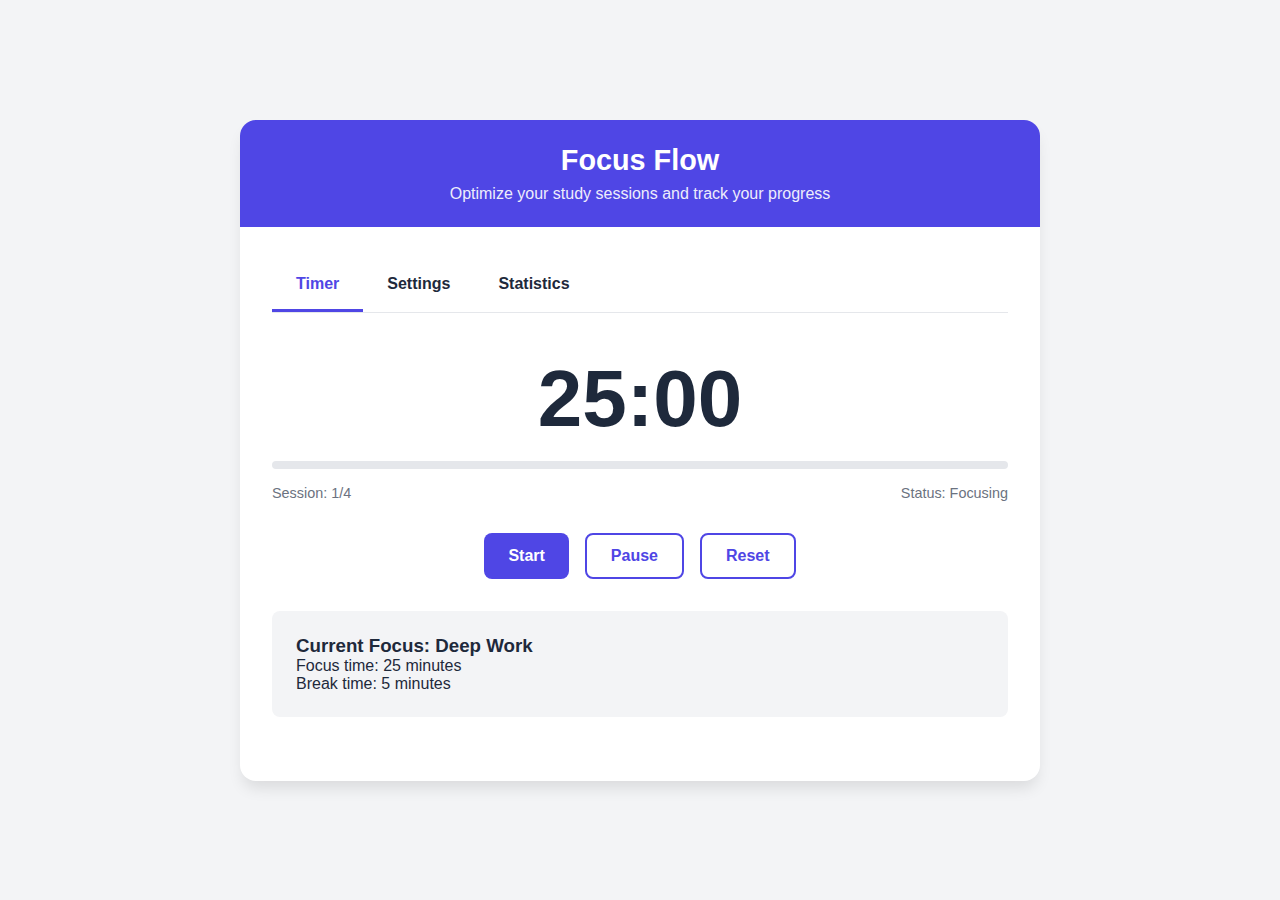
==== timer/timer.html @ 6ca4e1e3 "timer added" ====
<!DOCTYPE html>
<html lang="en">
<head>
  <meta charset="UTF-8">
  <meta name="viewport" content="width=device-width, initial-scale=1.0">
  <title>Focus Flow - Study Timer</title>
  <link rel="stylesheet" href="timer_styles.css">
</head>
<body>
  <div class="container">
    <header>
      <h1>Focus Flow</h1>
      <p>Optimize your study sessions and track your progress</p>
    </header>
    
    <div class="main-content">
      <div class="tab-container">
        <div class="tabs">
          <div class="tab active" data-tab="timer">Timer</div>
          <div class="tab" data-tab="settings">Settings</div>
          <div class="tab" data-tab="stats">Statistics</div>
        </div>
        
        <div class="tab-content">
          <div class="tab-pane active" id="timer">
            <div class="timer-display" id="timerDisplay">25:00</div>
            
            <div class="progress-container">
              <div class="progress-bar" id="progressBar"></div>
            </div>
            
            <div class="stats">
              <div>Session: <span id="currentSession">1/4</span></div>
              <div>Status: <span id="sessionStatus">Ready</span></div>
            </div>
            
            <div class="controls">
              <button id="startBtn" class="btn-primary">Start</button>
              <button id="pauseBtn" class="btn-secondary" disabled>Pause</button>
              <button id="resetBtn" class="btn-secondary" disabled>Reset</button>
            </div>
            
            <div class="session-summary">
              <h3>Current Focus: <span id="currentFocus">Deep Work</span></h3>
              <p>Focus time: <span id="focusTime">25</span> minutes</p>
              <p>Break time: <span id="breakTime">5</span> minutes</p>
            </div>
          </div>
          
          <div class="tab-pane" id="settings">
            <div class="session-setup">
              <div class="form-group">
                <label for="focusName">Focus Name</label>
                <input type="text" id="focusName" placeholder="E.g., Deep Work, Reading, Problem Solving" value="Deep Work">
              </div>
              
              <div class="form-group">
                <label for="focusDuration">Focus Duration (minutes)</label>
                <select id="focusDuration">
                  <option value="15">15 minutes</option>
                  <option value="25" selected>25 minutes</option>
                  <option value="30">30 minutes</option>
                  <option value="45">45 minutes</option>
                  <option value="60">60 minutes</option>
                  <option value="90">90 minutes</option>
                </select>
              </div>
              
              <div class="form-group">
                <label for="breakDuration">Break Duration (minutes)</label>
                <select id="breakDuration">
                  <option value="5" selected>5 minutes</option>
                  <option value="10">10 minutes</option>
                  <option value="15">15 minutes</option>
                  <option value="20">20 minutes</option>
                </select>
              </div>
              
              <div class="form-group">
                <label for="sessionsCount">Number of Sessions</label>
                <select id="sessionsCount">
                  <option value="1">1 session</option>
                  <option value="2">2 sessions</option>
                  <option value="3">3 sessions</option>
                  <option value="4" selected>4 sessions</option>
                  <option value="6">6 sessions</option>
                  <option value="8">8 sessions</option>
                </select>
              </div>
              
              <button id="saveSettings" class="btn-primary">Save Settings</button>
            </div>
          </div>
          
          <div class="tab-pane" id="stats">
            <h3>Study Statistics</h3>
            <p>Total focus time today: <strong><span id="todayFocusTime">0</span> minutes</strong></p>
            <p>Total sessions completed: <strong><span id="totalSessions">0</span></strong></p>
            
            <div class="session-history">
              <h4>Recent Sessions</h4>
              <div id="historyContainer">
                <div class="history-item">
                  <div>No sessions recorded yet</div>
                </div>
              </div>
            </div>
          </div>
        </div>
      </div>
    </div>
  </div>

  <script src="timer_app.js"></script>
</body>
</html>
---- timer/timer_styles.css ----
:root {
    --primary: #4f46e5;
    --primary-light: #6366f1;
    --secondary: #f97316;
    --light: #f3f4f6;
    --dark: #1e293b;
    --success: #10b981;
    --danger: #ef4444;
  }
  
  * {
    margin: 0;
    padding: 0;
    box-sizing: border-box;
    font-family: 'Inter', -apple-system, BlinkMacSystemFont, 'Segoe UI', Roboto, sans-serif;
  }
  
  body {
    background-color: var(--light);
    color: var(--dark);
    min-height: 100vh;
    display: flex;
    flex-direction: column;
    align-items: center;
    justify-content: center;
    padding: 2rem;
  }
  
  .container {
    width: 100%;
    max-width: 800px;
    background-color: white;
    border-radius: 1rem;
    box-shadow: 0 10px 15px -3px rgba(0, 0, 0, 0.1);
    overflow: hidden;
  }
  
  header {
    background-color: var(--primary);
    color: white;
    padding: 1.5rem;
    text-align: center;
  }
  
  header h1 {
    font-size: 1.8rem;
    margin-bottom: 0.5rem;
  }
  
  header p {
    opacity: 0.9;
    font-size: 1rem;
  }
  
  .main-content {
    padding: 2rem;
  }
  
  .timer-display {
    font-size: 5rem;
    font-weight: bold;
    text-align: center;
    margin: 1rem 0;
    font-variant-numeric: tabular-nums;
  }
  
  .controls {
    display: flex;
    justify-content: center;
    gap: 1rem;
    margin: 2rem 0;
  }
  
  button {
    padding: 0.75rem 1.5rem;
    border: none;
    border-radius: 0.5rem;
    font-size: 1rem;
    font-weight: 600;
    cursor: pointer;
    transition: all 0.2s ease;
  }
  
  .btn-primary {
    background-color: var(--primary);
    color: white;
  }
  
  .btn-primary:hover {
    background-color: var(--primary-light);
  }
  
  .btn-secondary {
    background-color: white;
    color: var(--primary);
    border: 2px solid var(--primary);
  }
  
  .btn-secondary:hover {
    background-color: var(--light);
  }
  
  .btn-danger {
    background-color: var(--danger);
    color: white;
  }
  
  .btn-success {
    background-color: var(--success);
    color: white;
  }
  
  .session-setup {
    display: flex;
    flex-direction: column;
    gap: 1.5rem;
    margin: 2rem 0;
  }
  
  .form-group {
    display: flex;
    flex-direction: column;
    gap: 0.5rem;
  }
  
  label {
    font-weight: bold;
    font-size: 0.9rem;
  }
  
  input, select {
    padding: 0.75rem;
    border: 1px solid #d1d5db;
    border-radius: 0.5rem;
    font-size: 1rem;
  }
  
  .session-summary {
    background-color: var(--light);
    padding: 1.5rem;
    border-radius: 0.5rem;
    margin-top: 2rem;
  }
  
  .progress-container {
    height: 8px;
    width: 100%;
    background-color: #e5e7eb;
    border-radius: 4px;
    margin: 1rem 0;
  }
  
  .progress-bar {
    height: 100%;
    border-radius: 4px;
    background-color: var(--secondary);
    width: 0%;
    transition: width 1s linear;
  }
  
  .stats {
    display: flex;
    justify-content: space-between;
    font-size: 0.9rem;
    color: #6b7280;
  }
  
  .tab-container {
    margin-bottom: 2rem;
  }
  
  .tabs {
    display: flex;
    border-bottom: 1px solid #e5e7eb;
  }
  
  .tab {
    padding: 1rem 1.5rem;
    cursor: pointer;
    font-weight: 600;
    border-bottom: 3px solid transparent;
  }
  
  .tab.active {
    color: var(--primary);
    border-bottom: 3px solid var(--primary);
  }
  
  .tab-content {
    padding-top: 1.5rem;
  }
  
  .tab-pane {
    display: none;
  }
  
  .tab-pane.active {
    display: block;
  }
  
  .session-history {
    margin-top: 1.5rem;
  }
  
  .history-item {
    display: flex;
    justify-content: space-between;
    padding: 1rem;
    border-bottom: 1px solid #e5e7eb;
  }
  
  .history-item:last-child {
    border-bottom: none;
  }
  
  @media (max-width: 640px) {
    .timer-display {
      font-size: 3.5rem;
    }
    
    .controls {
      flex-direction: column;
    }
    
    button {
      width: 100%;
    }
  }
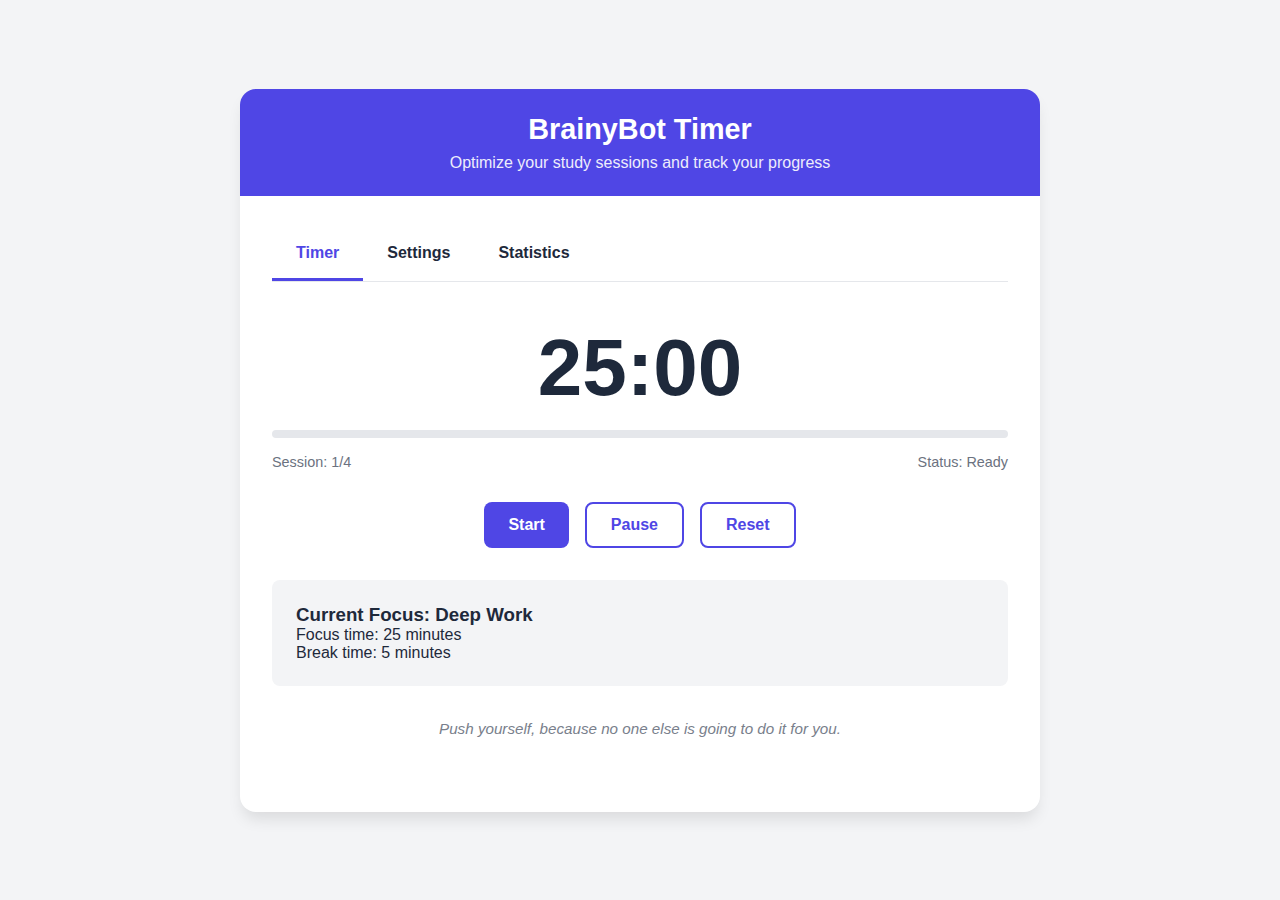
==== commit 1dbd9d58: "timer added" ====
--- a/timer/timer.html
+++ b/timer/timer.html
@@ -7,109 +7,114 @@
   <link rel="stylesheet" href="timer_styles.css">
 </head>
 <body>
-  <div class="container">
-    <header>
-      <h1>Focus Flow</h1>
-      <p>Optimize your study sessions and track your progress</p>
-    </header>
-    
-    <div class="main-content">
-      <div class="tab-container">
-        <div class="tabs">
-          <div class="tab active" data-tab="timer">Timer</div>
-          <div class="tab" data-tab="settings">Settings</div>
-          <div class="tab" data-tab="stats">Statistics</div>
-        </div>
-        
-        <div class="tab-content">
-          <div class="tab-pane active" id="timer">
-            <div class="timer-display" id="timerDisplay">25:00</div>
-            
-            <div class="progress-container">
-              <div class="progress-bar" id="progressBar"></div>
-            </div>
-            
-            <div class="stats">
-              <div>Session: <span id="currentSession">1/4</span></div>
-              <div>Status: <span id="sessionStatus">Ready</span></div>
-            </div>
-            
-            <div class="controls">
-              <button id="startBtn" class="btn-primary">Start</button>
-              <button id="pauseBtn" class="btn-secondary" disabled>Pause</button>
-              <button id="resetBtn" class="btn-secondary" disabled>Reset</button>
-            </div>
-            
-            <div class="session-summary">
-              <h3>Current Focus: <span id="currentFocus">Deep Work</span></h3>
-              <p>Focus time: <span id="focusTime">25</span> minutes</p>
-              <p>Break time: <span id="breakTime">5</span> minutes</p>
-            </div>
-          </div>
-          
-          <div class="tab-pane" id="settings">
-            <div class="session-setup">
-              <div class="form-group">
-                <label for="focusName">Focus Name</label>
-                <input type="text" id="focusName" placeholder="E.g., Deep Work, Reading, Problem Solving" value="Deep Work">
+    <body>
+        <div class="container">
+          <header>
+            <h1>BrainyBot Timer</h1>
+            <p>Optimize your study sessions and track your progress</p>
+          </header>
+      
+          <div class="main-content">
+            <div class="tab-container">
+              <div class="tabs">
+                <div class="tab active" data-tab="timer">Timer</div>
+                <div class="tab" data-tab="settings">Settings</div>
+                <div class="tab" data-tab="stats">Statistics</div>
               </div>
-              
-              <div class="form-group">
-                <label for="focusDuration">Focus Duration (minutes)</label>
-                <select id="focusDuration">
-                  <option value="15">15 minutes</option>
-                  <option value="25" selected>25 minutes</option>
-                  <option value="30">30 minutes</option>
-                  <option value="45">45 minutes</option>
-                  <option value="60">60 minutes</option>
-                  <option value="90">90 minutes</option>
-                </select>
-              </div>
-              
-              <div class="form-group">
-                <label for="breakDuration">Break Duration (minutes)</label>
-                <select id="breakDuration">
-                  <option value="5" selected>5 minutes</option>
-                  <option value="10">10 minutes</option>
-                  <option value="15">15 minutes</option>
-                  <option value="20">20 minutes</option>
-                </select>
-              </div>
-              
-              <div class="form-group">
-                <label for="sessionsCount">Number of Sessions</label>
-                <select id="sessionsCount">
-                  <option value="1">1 session</option>
-                  <option value="2">2 sessions</option>
-                  <option value="3">3 sessions</option>
-                  <option value="4" selected>4 sessions</option>
-                  <option value="6">6 sessions</option>
-                  <option value="8">8 sessions</option>
-                </select>
-              </div>
-              
-              <button id="saveSettings" class="btn-primary">Save Settings</button>
-            </div>
-          </div>
-          
-          <div class="tab-pane" id="stats">
-            <h3>Study Statistics</h3>
-            <p>Total focus time today: <strong><span id="todayFocusTime">0</span> minutes</strong></p>
-            <p>Total sessions completed: <strong><span id="totalSessions">0</span></strong></p>
-            
-            <div class="session-history">
-              <h4>Recent Sessions</h4>
-              <div id="historyContainer">
-                <div class="history-item">
-                  <div>No sessions recorded yet</div>
+      
+              <div class="tab-content">
+                <div class="tab-pane active" id="timer">
+                  <div class="timer-display" id="timerDisplay">25:00</div>
+      
+                  <div class="progress-container">
+                    <div class="progress-bar" id="progressBar"></div>
+                  </div>
+      
+                  <div class="stats">
+                    <div>Session: <span id="currentSession">1/4</span></div>
+                    <div>Status: <span id="sessionStatus">Ready</span></div>
+                  </div>
+      
+                  <div class="controls">
+                    <button id="startBtn" class="btn-primary">Start</button>
+                    <button id="pauseBtn" class="btn-secondary" disabled>Pause</button>
+                    <button id="resetBtn" class="btn-secondary" disabled>Reset</button>
+                  </div>
+      
+                  <div class="session-summary">
+                    <h3>Current Focus: <span id="currentFocus">Deep Work</span></h3>
+                    <p>Focus time: <span id="focusTime">25</span> minutes</p>
+                    <p>Break time: <span id="breakTime">5</span> minutes</p>
+                  </div>
+      
+                  <div class="quote-display" id="motivationalQuote">
+                    Loading quote...
+                  </div>
+                  </div>
+      
+                <div class="tab-pane" id="settings">
+                  <div class="session-setup">
+                    <div class="form-group">
+                      <label for="focusName">Focus Name</label>
+                      <input type="text" id="focusName" placeholder="E.g., Deep Work, Reading, Problem Solving" value="Deep Work">
+                    </div>
+      
+                    <div class="form-group">
+                      <label for="focusDuration">Focus Duration (minutes)</label>
+                      <select id="focusDuration">
+                        <option value="15">15 minutes</option>
+                        <option value="25" selected>25 minutes</option>
+                        <option value="30">30 minutes</option>
+                        <option value="45">45 minutes</option>
+                        <option value="60">60 minutes</option>
+                        <option value="90">90 minutes</option>
+                      </select>
+                    </div>
+      
+                    <div class="form-group">
+                      <label for="breakDuration">Break Duration (minutes)</label>
+                      <select id="breakDuration">
+                        <option value="5" selected>5 minutes</option>
+                        <option value="10">10 minutes</option>
+                        <option value="15">15 minutes</option>
+                        <option value="20">20 minutes</option>
+                      </select>
+                    </div>
+      
+                    <div class="form-group">
+                      <label for="sessionsCount">Number of Sessions</label>
+                      <select id="sessionsCount">
+                        <option value="1">1 session</option>
+                        <option value="2">2 sessions</option>
+                        <option value="3">3 sessions</option>
+                        <option value="4" selected>4 sessions</option>
+                        <option value="6">6 sessions</option>
+                        <option value="8">8 sessions</option>
+                      </select>
+                    </div>
+      
+                    <button id="saveSettings" class="btn-primary">Save Settings</button>
+                  </div>
+                </div>
+      
+                <div class="tab-pane" id="stats">
+                  <h3>Study Statistics</h3>
+                  <p>Total focus time today: <strong><span id="todayFocusTime">0</span> minutes</strong></p>
+                  <p>Total sessions completed: <strong><span id="totalSessions">0</span></strong></p>
+      
+                  <div class="session-history">
+                    <h4>Recent Sessions</h4>
+                    <div id="historyContainer">
+                      <div class="history-item">
+                        <div>No sessions recorded yet</div>
+                      </div>
+                    </div>
+                  </div>
                 </div>
               </div>
             </div>
           </div>
         </div>
-      </div>
-    </div>
-  </div>
 
   <script src="timer_app.js"></script>
 </body>
--- a/timer/timer_styles.css
+++ b/timer/timer_styles.css
@@ -1,228 +1,249 @@
-:root {
-    --primary: #4f46e5;
-    --primary-light: #6366f1;
-    --secondary: #f97316;
-    --light: #f3f4f6;
-    --dark: #1e293b;
-    --success: #10b981;
-    --danger: #ef4444;
-  }
-  
-  * {
-    margin: 0;
-    padding: 0;
-    box-sizing: border-box;
-    font-family: 'Inter', -apple-system, BlinkMacSystemFont, 'Segoe UI', Roboto, sans-serif;
-  }
-  
-  body {
-    background-color: var(--light);
-    color: var(--dark);
-    min-height: 100vh;
-    display: flex;
-    flex-direction: column;
-    align-items: center;
-    justify-content: center;
-    padding: 2rem;
-  }
-  
-  .container {
-    width: 100%;
-    max-width: 800px;
-    background-color: white;
-    border-radius: 1rem;
-    box-shadow: 0 10px 15px -3px rgba(0, 0, 0, 0.1);
-    overflow: hidden;
-  }
-  
-  header {
-    background-color: var(--primary);
-    color: white;
-    padding: 1.5rem;
-    text-align: center;
-  }
-  
-  header h1 {
-    font-size: 1.8rem;
-    margin-bottom: 0.5rem;
-  }
-  
-  header p {
-    opacity: 0.9;
-    font-size: 1rem;
-  }
-  
-  .main-content {
-    padding: 2rem;
-  }
-  
-  .timer-display {
-    font-size: 5rem;
-    font-weight: bold;
-    text-align: center;
-    margin: 1rem 0;
-    font-variant-numeric: tabular-nums;
-  }
-  
-  .controls {
-    display: flex;
-    justify-content: center;
-    gap: 1rem;
-    margin: 2rem 0;
-  }
-  
-  button {
-    padding: 0.75rem 1.5rem;
-    border: none;
-    border-radius: 0.5rem;
-    font-size: 1rem;
-    font-weight: 600;
-    cursor: pointer;
-    transition: all 0.2s ease;
-  }
-  
-  .btn-primary {
-    background-color: var(--primary);
-    color: white;
-  }
-  
-  .btn-primary:hover {
-    background-color: var(--primary-light);
-  }
-  
-  .btn-secondary {
-    background-color: white;
-    color: var(--primary);
-    border: 2px solid var(--primary);
-  }
-  
-  .btn-secondary:hover {
-    background-color: var(--light);
-  }
-  
-  .btn-danger {
-    background-color: var(--danger);
-    color: white;
-  }
-  
-  .btn-success {
-    background-color: var(--success);
-    color: white;
-  }
-  
-  .session-setup {
-    display: flex;
-    flex-direction: column;
-    gap: 1.5rem;
-    margin: 2rem 0;
-  }
-  
-  .form-group {
-    display: flex;
-    flex-direction: column;
-    gap: 0.5rem;
-  }
-  
-  label {
-    font-weight: bold;
-    font-size: 0.9rem;
-  }
-  
-  input, select {
-    padding: 0.75rem;
-    border: 1px solid #d1d5db;
-    border-radius: 0.5rem;
-    font-size: 1rem;
-  }
-  
-  .session-summary {
-    background-color: var(--light);
-    padding: 1.5rem;
-    border-radius: 0.5rem;
-    margin-top: 2rem;
-  }
-  
-  .progress-container {
-    height: 8px;
-    width: 100%;
-    background-color: #e5e7eb;
-    border-radius: 4px;
-    margin: 1rem 0;
-  }
-  
-  .progress-bar {
-    height: 100%;
-    border-radius: 4px;
-    background-color: var(--secondary);
-    width: 0%;
-    transition: width 1s linear;
-  }
-  
-  .stats {
-    display: flex;
-    justify-content: space-between;
-    font-size: 0.9rem;
-    color: #6b7280;
-  }
-  
-  .tab-container {
-    margin-bottom: 2rem;
-  }
-  
-  .tabs {
-    display: flex;
-    border-bottom: 1px solid #e5e7eb;
-  }
-  
-  .tab {
-    padding: 1rem 1.5rem;
-    cursor: pointer;
-    font-weight: 600;
-    border-bottom: 3px solid transparent;
-  }
-  
-  .tab.active {
-    color: var(--primary);
-    border-bottom: 3px solid var(--primary);
-  }
-  
-  .tab-content {
-    padding-top: 1.5rem;
-  }
-  
-  .tab-pane {
-    display: none;
-  }
-  
-  .tab-pane.active {
-    display: block;
-  }
-  
-  .session-history {
-    margin-top: 1.5rem;
-  }
-  
-  .history-item {
-    display: flex;
-    justify-content: space-between;
-    padding: 1rem;
-    border-bottom: 1px solid #e5e7eb;
-  }
-  
-  .history-item:last-child {
-    border-bottom: none;
-  }
-  
-  @media (max-width: 640px) {
+
+    :root {
+      --primary: #4f46e5;
+      --primary-light: #6366f1;
+      --secondary: #f97316;
+      --light: #f3f4f6;
+      --dark: #1e293b;
+      --success: #10b981;
+      --danger: #ef4444;
+    }
+
+    * {
+      margin: 0;
+      padding: 0;
+      box-sizing: border-box;
+      font-family: 'Inter', -apple-system, BlinkMacSystemFont, 'Segoe UI', Roboto, sans-serif;
+    }
+
+    body {
+      background-color: var(--light);
+      color: var(--dark);
+      min-height: 100vh;
+      display: flex;
+      flex-direction: column;
+      align-items: center;
+      justify-content: center;
+      padding: 2rem;
+    }
+
+    .container {
+      width: 100%;
+      max-width: 800px;
+      background-color: white;
+      border-radius: 1rem;
+      box-shadow: 0 10px 15px -3px rgba(0, 0, 0, 0.1);
+      overflow: hidden;
+    }
+
+    header {
+      background-color: var(--primary);
+      color: white;
+      padding: 1.5rem;
+      text-align: center;
+    }
+
+    header h1 {
+      font-size: 1.8rem;
+      margin-bottom: 0.5rem;
+    }
+
+    header p {
+      opacity: 0.9;
+      font-size: 1rem;
+    }
+
+    .main-content {
+      padding: 2rem;
+    }
+
     .timer-display {
-      font-size: 3.5rem;
-    }
-    
+      font-size: 5rem;
+      font-weight: bold;
+      text-align: center;
+      margin: 1rem 0;
+      font-variant-numeric: tabular-nums;
+    }
+
     .controls {
+      display: flex;
+      justify-content: center;
+      gap: 1rem;
+      margin: 2rem 0;
+    }
+
+    button {
+      padding: 0.75rem 1.5rem;
+      border: none;
+      border-radius: 0.5rem;
+      font-size: 1rem;
+      font-weight: 600;
+      cursor: pointer;
+      transition: all 0.2s ease;
+    }
+
+    .btn-primary {
+      background-color: var(--primary);
+      color: white;
+    }
+
+    .btn-primary:hover {
+      background-color: var(--primary-light);
+    }
+
+    .btn-secondary {
+      background-color: white;
+      color: var(--primary);
+      border: 2px solid var(--primary);
+    }
+
+    .btn-secondary:hover {
+      background-color: var(--light);
+    }
+
+    .btn-danger {
+      background-color: var(--danger);
+      color: white;
+    }
+
+    .btn-success {
+      background-color: var(--success);
+      color: white;
+    }
+
+    .session-setup {
+      display: flex;
       flex-direction: column;
-    }
-    
-    button {
+      gap: 1.5rem;
+      margin: 2rem 0;
+    }
+
+    .form-group {
+      display: flex;
+      flex-direction: column;
+      gap: 0.5rem;
+    }
+
+    label {
+      font-weight: bold;
+      font-size: 0.9rem;
+    }
+
+    input, select {
+      padding: 0.75rem;
+      border: 1px solid #d1d5db;
+      border-radius: 0.5rem;
+      font-size: 1rem;
+    }
+
+    .session-summary {
+      background-color: var(--light);
+      padding: 1.5rem;
+      border-radius: 0.5rem;
+      margin-top: 2rem;
+    }
+
+    .progress-container {
+      height: 8px;
       width: 100%;
-    }
-  }+      background-color: #e5e7eb;
+      border-radius: 4px;
+      margin: 1rem 0;
+    }
+
+    .progress-bar {
+      height: 100%;
+      border-radius: 4px;
+      background-color: var(--secondary);
+      width: 0%;
+      transition: width 1s linear;
+    }
+
+    .stats {
+      display: flex;
+      justify-content: space-between;
+      font-size: 0.9rem;
+      color: #6b7280;
+    }
+
+    .tab-container {
+      margin-bottom: 2rem;
+    }
+
+    .tabs {
+      display: flex;
+      border-bottom: 1px solid #e5e7eb;
+    }
+
+    .tab {
+      padding: 1rem 1.5rem;
+      cursor: pointer;
+      font-weight: 600;
+      border-bottom: 3px solid transparent;
+    }
+
+    .tab.active {
+      color: var(--primary);
+      border-bottom: 3px solid var(--primary);
+    }
+
+    .tab-content {
+      padding-top: 1.5rem;
+    }
+
+    .tab-pane {
+      display: none;
+    }
+
+    .tab-pane.active {
+      display: block;
+    }
+
+    .session-history {
+      margin-top: 1.5rem;
+    }
+
+    .history-item {
+      display: flex;
+      justify-content: space-between;
+      padding: 1rem;
+      border-bottom: 1px solid #e5e7eb;
+    }
+
+    .history-item:last-child {
+      border-bottom: none;
+    }
+
+    /* --- NEW STYLE FOR QUOTE --- */
+    .quote-display {
+      text-align: center;
+      font-style: italic;
+      color: #6b7280; /* Slightly muted color */
+      opacity: 0.9;
+      margin-top: 1.5rem;
+      padding: 0 1rem;
+      font-size: 0.95rem;
+      min-height: 2.5em; /* Reserve space to prevent layout jumps */
+      display: flex;
+      align-items: center;
+      justify-content: center;
+    }
+    /* --- END NEW STYLE --- */
+
+
+    @media (max-width: 640px) {
+      .timer-display {
+        font-size: 3.5rem;
+      }
+
+      .controls {
+        flex-direction: column;
+      }
+
+      button {
+        width: 100%;
+      }
+      .quote-display {
+        font-size: 0.9rem;
+      }
+    }